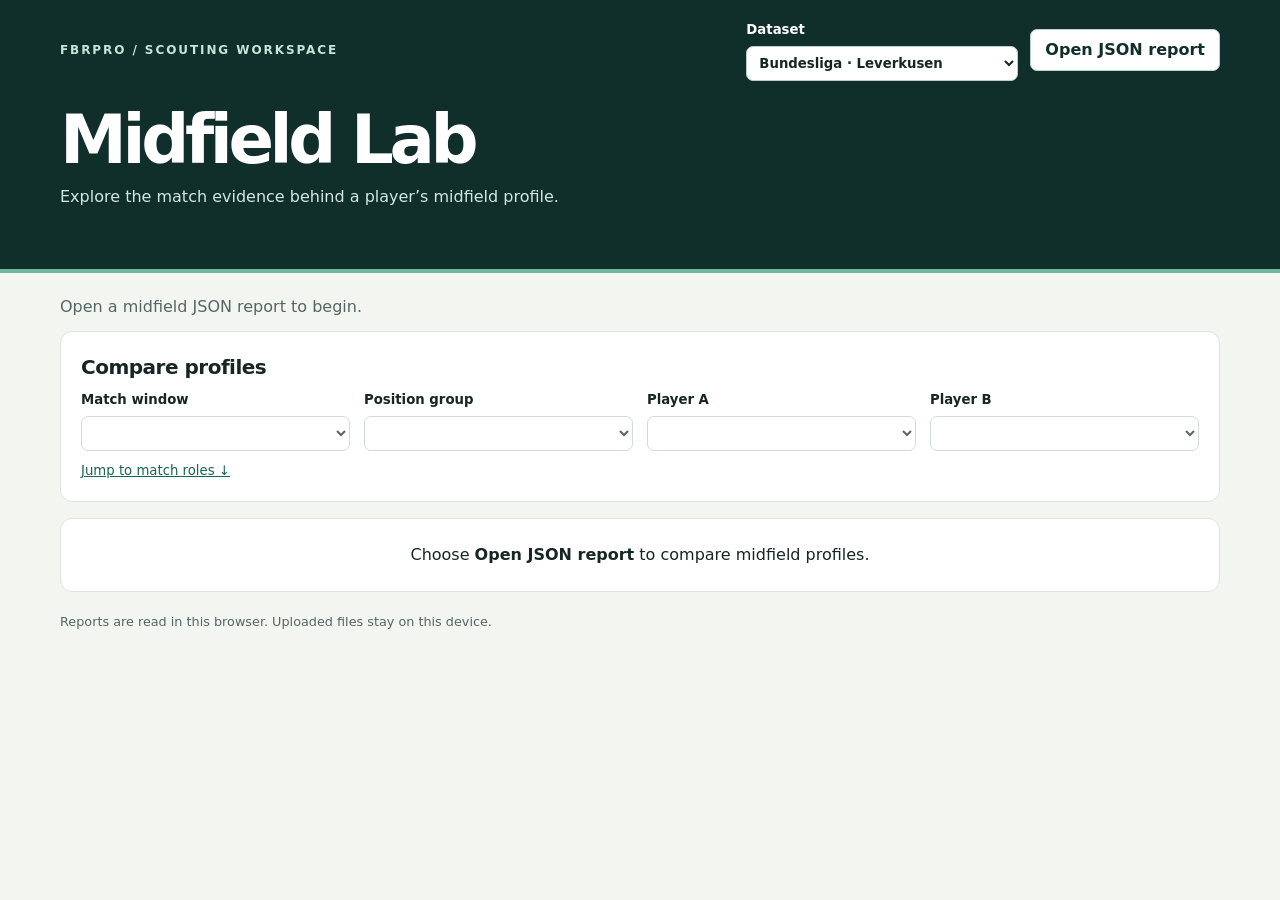
==== dashboard/index.html @ 550207a3 "Add match and report midfield role comparisons" ====
<!doctype html>
<html lang="en">
<head>
<meta charset="utf-8"><meta name="viewport" content="width=device-width, initial-scale=1">
<title>Midfield Lab · FBRPRO</title>
<style>
:root{color-scheme:light;--ink:#162625;--muted:#546663;--line:#dce6df;--paper:#f3f6f0;--green:#176454;--warm:#a2482b;--navy:#102f2a;font-family:system-ui,-apple-system,sans-serif}*{box-sizing:border-box}body{margin:0;background:var(--paper);color:var(--ink);line-height:1.5}button,select,input{font:inherit}button,select,summary{cursor:pointer}a{color:var(--green)}button:focus-visible,select:focus-visible,summary:focus-visible{outline:3px solid #218e78;outline-offset:3px}.wrap{width:min(1160px,calc(100% - 40px));margin:auto}.hero{background:var(--navy);color:white;padding:20px 0 38px;border-bottom:4px solid #71b79c}.mast,.actions,.heading,.row{display:flex;align-items:center;gap:12px;flex-wrap:wrap}.mast,.heading{justify-content:space-between}.brand,.eyebrow{text-transform:uppercase;letter-spacing:.16em;font-size:.75rem;font-weight:750}.brand{color:#c2e6d7}.hero h1{font-size:clamp(2.45rem,6vw,4.2rem);letter-spacing:-.065em;margin:24px 0 0;line-height:1.05}.hero p{color:#d4e7e0;margin:10px 0 0}.btn{border:1px solid #bcd5c9;border-radius:7px;background:white;color:var(--navy);padding:8px 14px;font-weight:650}.btn.secondary{background:transparent;color:white}.meta{display:flex;gap:10px;flex-wrap:wrap;margin-top:22px}.badge,.pill{border-radius:20px;padding:4px 10px;font-size:.78rem;font-weight:650}.badge{background:#264941;color:#e5f4ed}.pill{background:#edf0e9;color:#41534d;display:inline-block}.pill.candidate{background:#dbf2e7;color:#155541}main{padding:22px 0 54px}.panel,.player{background:white;border:1px solid var(--line);border-radius:12px}.panel{padding:20px;margin-bottom:16px}.filters{display:grid;grid-template-columns:repeat(4,minmax(0,1fr));gap:14px}label{display:grid;gap:6px;font-size:.83rem;font-weight:700}select{width:100%;min-width:0;border:1px solid #bdcec4;border-radius:7px;background:#fff;color:var(--ink);padding:8px}h2{font-size:1.25rem;letter-spacing:-.025em;margin:0 0 8px}.sub,.hint,small{color:var(--muted)}.hint{font-size:.83rem;margin:10px 0 0}.notice{font-size:.86rem;padding:10px 12px;background:#fff5e5;border:1px solid #e9d7b9;border-radius:7px;margin:12px 0 0}.cards{display:grid;grid-template-columns:1fr 1fr;gap:14px;margin-bottom:16px}.player{padding:16px 18px;border-top:4px solid var(--green)}.player.b{border-top-color:var(--warm)}.player h2{margin:4px 0}.legend{display:flex;gap:14px;font-size:.8rem;color:var(--muted)}.dot{display:inline-block;width:9px;height:9px;border-radius:50%;background:var(--green);margin-right:4px}.dot.b{background:var(--warm)}.table{width:100%;border-collapse:collapse;table-layout:fixed;font-size:.89rem}.table th{text-align:left}.table th,.table td{padding:10px 8px;border-bottom:1px solid var(--line);vertical-align:top;overflow-wrap:anywhere}.table tr:last-child td{border:0}.table th:first-child{width:34%}.val{font-variant-numeric:tabular-nums;font-weight:750}.bar{height:5px;border-radius:5px;background:#e8eeea;margin:6px 0 3px;overflow:hidden}.fill{height:100%;background:var(--green)}.fill.b{background:var(--warm)}.table small{display:block;font-size:.76rem}.table details{margin-top:6px;font-size:.78rem}.table summary{color:var(--green)}.evidence{padding-left:18px;font-family:monospace;max-height:150px;overflow:auto}.empty{padding:24px;text-align:center}.status{margin:0 0 12px;color:var(--muted)}.status.error{color:#8b291d}.match-control{min-width:0}.score-track{height:5px;background:#e8eeea;border-radius:4px;margin:6px 0;overflow:hidden}.score-track i{display:block;height:100%;background:var(--green)}.dataset{color:white}.dataset select{min-width:200px}.timeline{max-height:390px;overflow:auto;margin-top:10px}.timeline th{background:white}.timeline thead th{position:sticky;top:0}.match-link{text-align:left;background:none;color:var(--green);border:0;padding:0;text-decoration:underline}.local{margin-bottom:7px}.signals{padding-left:18px;margin:8px 0}.signals li{margin:8px 0}.signals b{font-size:.8rem}.footer{color:var(--muted);font-size:.8rem;margin-top:20px}.visually-hidden{position:absolute;width:1px;height:1px;overflow:hidden;clip-path:inset(50%)}@media(max-width:730px){.filters{grid-template-columns:1fr 1fr}.panel{padding:14px}.wrap{width:calc(100% - 24px)}.table th,.table td{padding:8px 4px}.legend{margin-bottom:8px}}@media(max-width:390px){.filters{grid-template-columns:1fr}.table{font-size:.79rem}.pill{font-size:.68rem}}
</style>
</head>
<body>
<header class="hero"><div class="wrap">
<div class="mast"><div class="brand">FBRPRO / Scouting workspace</div><div class="actions"><label class="dataset" id="dataset-picker">Dataset<select id="dataset"><option value="bund">Bundesliga · Leverkusen</option><option value="epl">Premier League · first 3 rounds</option><option value="file" disabled>Opened report</option></select></label><button id="upload" class="btn" type="button">Open JSON report</button><input id="file" type="file" accept=".json,application/json" hidden></div></div>
<h1>Midfield Lab</h1><p>Explore the match evidence behind a player’s midfield profile.</p>
<div id="meta" class="meta"></div>
</div></header>
<main class="wrap">
<p id="status" class="status" role="status" aria-live="polite"></p>
<section class="panel" aria-labelledby="controls"><h2 id="controls">Compare profiles</h2>
<div class="filters">
<label class="match-control">Match window<select id="match"></select></label>
<label>Position group<select id="group"></select></label>
<label>Player A<select id="a"></select></label>
<label>Player B<select id="b"></select></label>
</div>
<div id="notice"></div>
<p class="hint"><a href="#role-assessment">Jump to match roles ↓</a></p>
</section>
<div id="results"></div>
<div class="footer">Reports are read in this browser. Uploaded files stay on this device.</div>
</main>
<script id="sample-data" type="application/json">null</script>
<script id="epl-data" type="application/json">null</script>
<script>
"use strict";
const by = id => document.getElementById(id);
const esc = v => String(v ?? "").replace(/[&<>"']/g, c => ({"&":"&amp;","<":"&lt;",">":"&gt;",'"':"&quot;","'":"&#39;"}[c]));
const METRICS = [
 ["progressive_passing","Progressive passes","per 100 eligible passes"],
 ["progressive_pass_completion","Progressive pass completion","per 100 progressive passes with known outcomes"],
 ["deep_progressive_passing","Deep progressive passes","per 100 eligible deep central passes"],
 ["progressive_carrying","Progressive carries","per 100 eligible carries"],
 ["deep_distribution","Deep distribution share","per 100 team deep central passes"],
 ["advanced_distribution","Advanced distribution share","per 100 team advanced central passes"],
 ["chance_creation","Passes linked to shots","per 100 eligible passes"],
 ["advanced_chance_creation","Advanced passes linked to shots","per 100 eligible advanced central passes"],
 ["pressing","Pressures","per 100 opponent possessions"],
 ["midfield_interventions","Middle-third tackles and interceptions","per 100 opponent possessions"],
 ["deep_interventions","Deep central tackles and interceptions","per 100 opponent possessions"],
 ["box_involvement","Box shots and carries","per 100 team possessions"],
];
const ROLES = [["deep_lying_playmaker","Deep-lying playmaker"],["advanced_playmaker","Advanced playmaker"],["ball_winning_midfielder","Ball-winning midfielder"],["holding_midfielder","Holding midfielder"],["box_to_box_midfielder","Box-to-box midfielder"]];
const LEGACY_STATUS = {unassessed:"Unassessed",candidate:"Candidate",below_pilot_threshold:"Below pilot threshold",reviewed:"Reviewed",match_observation:"Match observation",match_supported:"Supported in this match",match_below_rule:"Below match rule"};
const GROUP = {defensive:"Defensive midfield",central:"Central midfield",attacking:"Attacking midfield"};
const num = n => Number.isFinite(n) ? new Intl.NumberFormat("en",{maximumFractionDigits:1}).format(n) : "—";
const pct = n => Number.isFinite(n) ? num(n * 100) + "%" : "—";
const integer = n => Number.isSafeInteger(n) && n >= 0;
const count = n => Number.isFinite(n) && n >= 0;
const string = n => typeof n === "string" && n.length > 0;
let report, sourceName, isSample;
function validate(data){
 if(!data || data.version!=="midfield-v0.1" || !Array.isArray(data.matches) || !Array.isArray(data.profiles)) throw Error("Choose an fbrpro midfield-v0.1 report.");
 const ids = new Set();
 for(const m of data.matches){
  if(!m || !string(m.match_id) || ids.has(m.match_id)) throw Error("The match list has missing or duplicate IDs.");
  ids.add(m.match_id);
 }
 function checkMetrics(metrics){
  if(!metrics || typeof metrics!=="object" || Array.isArray(metrics)) throw Error("A profile has missing metrics.");
  for(const [key] of METRICS){
   const m = metrics[key];
   if(m===undefined) continue;
   if(!m || !integer(m.count) || !integer(m.denominator) || !integer(m.excluded) ||
       !(m.per_100===null || count(m.per_100)) || !(m.coverage===null || (count(m.coverage) && m.coverage<=1)) ||
       !Array.isArray(m.evidence) || m.evidence.some(e=>!e || !string(e.event_id) || !ids.has(e.match_id)))
    throw Error("Invalid metric in report: "+key+".");
  }
 }
 for(const p of data.profiles){
  if(!p || !string(p.player_name) || !string(p.team_id) || !Array.isArray(p.scope) ||
     !Object.hasOwn(GROUP,p.scope[2]) || !count(p.estimated_minutes) || !Array.isArray(p.matches) ||
     !(p.roles || p.role_comparison)) throw Error("A player profile is incomplete.");
  checkMetrics(p.metrics);
  for(const m of p.matches){
   if(!m || !ids.has(m.match_id) || !count(m.estimated_minutes)) throw Error("A profile references an invalid match.");
   checkMetrics(m.metrics);
  }
 }
 return data;
}
function option(select,value,label){
 const opt=document.createElement("option");opt.value=value;opt.textContent=label;select.append(opt);
}
function load(data,name,sample=false){
 const checked=validate(data);
 report=checked;sourceName=name;isSample=sample;
 by("match").replaceChildren();option(by("match"),"", "All report matches");
 for(const m of report.matches) option(by("match"),m.match_id,matchLabel(m.match_id));
 by("group").replaceChildren();option(by("group"),"","All midfield groups");
 for(const [key,val] of Object.entries(GROUP)) if(report.profiles.some(p=>p.scope[2]===key)) option(by("group"),key,val);
 by("meta").innerHTML=[sourceName,report.matches.length+" match"+(report.matches.length===1?"":"es"),report.profiles.length+" profiles"].map(x=>'<span class="badge">'+esc(x)+'</span>').join("");
 setStatus(sample?sourceName+" · StatsBomb Open Data":"Loaded "+sourceName+".");
 refresh(true);
}
function setStatus(text,error=false){by("status").textContent=text;by("status").classList.toggle("error",error)}
function matchLabel(id){
 const m=report.matches.find(x=>x.match_id===id);
 return m ? [m.date,m.fixture || "Match "+(m.source_match_id ?? m.match_id)].filter(Boolean).join(" · ") : id;
}
function scoped(p){
 if(!by("match").value) return {metrics:p.metrics, minutes:p.estimated_minutes,matches:p.matches.length};
 const m=p.matches.find(m=>m.match_id===by("match").value);
 return m ? {metrics:m.metrics,minutes:m.estimated_minutes,matches:1} : null;
}
function refresh(reset=false){
 const oldGroup=reset?"":by("group").value;
 const available=report.profiles.map((p,i)=>[p,i]).filter(([p])=>scoped(p));
 by("group").replaceChildren();
 option(by("group"),"","All midfield groups ("+available.length+")");
 for(const [key,label] of Object.entries(GROUP)){
  const n=available.filter(([p])=>p.scope[2]===key).length;
  if(n)option(by("group"),key,label+" ("+n+")");
 }
 by("group").value=available.some(([p])=>p.scope[2]===oldGroup)?oldGroup:"";
 by("group").disabled=!available.length;
 const group=by("group").value;
 const list=available.filter(([p])=>!group||p.scope[2]===group)
  .sort(([a],[b])=>scoped(b).minutes-scoped(a).minutes||a.player_name.localeCompare(b.player_name));
 for(const id of ["a","b"]){
  const el=by(id), prev=reset?"":el.value;
  el.replaceChildren();option(el,"",list.length?"Select a player":"No profiles");
  for(const [p,i] of list) option(el,String(i),[p.player_name,p.team_name,GROUP[p.scope[2]],num(scoped(p).minutes)+" min"].filter(Boolean).join(" · "));
  if(list.some(([,i])=>String(i)===prev)) el.value=prev;
  else if(id==="a") el.value=String(list[0]?.[1] ?? "");
  else {
   const first=selected("a");
   const peer=list.find(([p,i])=>String(i)!==by("a").value&&p.scope[2]===first?.scope[2]&&p.team_id===first?.team_id) ||
     list.find(([p,i])=>String(i)!==by("a").value&&p.scope[2]===first?.scope[2]) ||
     list.find(([,i])=>String(i)!==by("a").value);
   el.value=peer?String(peer[1]):"";
  }
  el.disabled=!list.length;
 }
 render();
}
function selected(id){const v=by(id).value;return v===""?null:report.profiles[Number(v)]}
function card(p,v,letter){
 return p?'<article class="player '+letter+'"><div class="eyebrow">Player '+letter.toUpperCase()+'</div><h2>'+esc(p.player_name)+'</h2><div class="sub">'+esc([p.team_name,GROUP[p.scope[2]]].filter(Boolean).join(' · '))+' · '+num(v.minutes)+' estimated min · '+v.matches+' match'+(v.matches===1?"":"es")+'</div></article>':'<article class="player '+letter+' empty">Select Player '+letter.toUpperCase()+' to compare.</article>';
}
function metricCell(m,scale,letter){
 if(!m || m.per_100===null || !m.denominator) return '<td><span class="sub">Unassessed</span>'+(m?.excluded?'<small>'+num(m.excluded)+' excluded</small>':'')+'</td>';
 const evidence=m.evidence.length?'<details><summary>'+m.evidence.length+' supporting event IDs</summary><ul class="evidence">'+m.evidence.map(e=>'<li>'+esc(matchLabel(e.match_id))+'<br>'+esc(e.event_id)+'</li>').join("")+'</ul></details>':"";
 return '<td><span class="val">'+num(m.per_100)+'</span><div class="bar" aria-hidden="true"><div class="fill '+letter+'" style="width:'+Math.min(100,100*m.per_100/scale)+'%"></div></div><small>'+num(m.count)+' / '+num(m.denominator)+' opportunities · '+pct(m.coverage)+' field coverage'+(m.excluded?' · '+num(m.excluded)+' excluded':'')+'</small>'+evidence+'</td>';
}
const scoreText=v=>Number.isFinite(v)?num(v)+"%":"—";
function contextFor(p,matchOnly){
 return matchOnly?p?.matches.find(m=>m.match_id===by("match").value):p;
}
function roleCell(p,k,matchOnly){
 if(!p)return '<td>—</td>';
 const v=contextFor(p,matchOnly)?.role_comparison?.[k];
 if(!v)return '<td><small>This older report has no relative comparisons. Select a built-in dataset.</small></td>';
 const titleFor=key=>METRICS.find(x=>x[0]===key)?.[1]??key;
 const scored=Number.isFinite(v.comparison_pct);
 const main=scored?'<span class="val">'+scoreText(v.comparison_pct)+'</span><small>Relative to '+num(v.peer_count)+' other midfielders</small>':
  '<span class="pill">Not compared</span><small>'+esc(v.reason??"Evidence unavailable")+'</small>';
 const details=scored&&Array.isArray(v.measures)?v.measures.filter(Boolean).map(m=>'<li><b>'+esc(titleFor(m.metric))+'</b><small>'+num(m.per_100)+' per 100 · '+num(m.count)+' actions / '+num(m.opportunities)+' opportunities</small><small>Higher than '+num(m.higher_than)+' · tied with '+num(m.tied_with)+' · lower than '+num(m.lower_than)+(m.leads?' · leads this measure':'')+'</small></li>').join(""):"";
 return '<td>'+main+(details?'<details><summary>Compare the stats</summary><ul class="signals">'+details+'</ul></details>':'')+'</td>';
}
function labels(p,matchOnly){
 const v=contextFor(p,matchOnly);
 const names=(Array.isArray(v?.relative_labels)?v.relative_labels:[]).map(k=>v.role_comparison?.[k]?.label).filter(Boolean);
 return names.length?names.map(x=>'<span class="pill candidate">'+esc(x)+'</span>').join(" "):'<small>No distinct label from available comparisons</small>';
}
function timeline(p,q,header){
 const profiles=[p,q];
 const dates=[...new Set(profiles.flatMap(p=>p?.matches.map(m=>m.match_id)||[]))]
   .sort((a,b)=>matchLabel(a).localeCompare(matchLabel(b)));
 const cell=(p,id)=>{
  const m=p?.matches.find(x=>x.match_id===id);
  if(!m)return '<td><small>No minutes in this position group</small></td>';
  const details=(Array.isArray(m.relative_labels)?m.relative_labels:[]).map(k=>m.role_comparison?.[k]).filter(Boolean).map(v=>
    '<span class="pill candidate">'+esc(v.label)+' '+scoreText(v.comparison_pct)+'</span>').join(" ");
  return '<td>'+(details||'<small>No distinct label</small>')+'<small>'+num(m.estimated_minutes)+' min</small></td>';
 };
 return '<section class="panel" id="role-assessment"><h2>Match role timeline</h2><p class="hint">These labels compare players in the same match and position group. Choose a match to see the rates behind its label.</p>'+
 '<div class="timeline"><table class="table">'+header.replace(">Measure<",">Match<")+'<tbody>'+dates.map(id=>'<tr><th scope="row"><button class="match-link" type="button" data-match="'+esc(id)+'">'+esc(matchLabel(id))+'</button></th>'+cell(p,id)+cell(q,id)+'</tr>').join("")+'</tbody></table></div></section>';
}
function render(){
 const p=selected("a"),q=selected("b"),a=p&&scoped(p),b=q&&scoped(q),matchOnly=Boolean(by("match").value);
 by("notice").innerHTML=p&&q&&(p===q || JSON.stringify(p.scope)!==JSON.stringify(q.scope))?'<p class="notice">'+(p===q?'The same profile is selected twice.':'These profiles are from different position groups or competition-seasons. Treat the comparison as descriptive.')+'</p>':'';
 if(!a && !b){by("results").innerHTML='<section class="panel empty">No profiles match this selection.</section>';return}
 const header='<thead><tr><th scope="col">Measure</th><th scope="col">'+esc(p?.player_name || "Player A")+'</th><th scope="col">'+esc(q?.player_name || "Player B")+'</th></tr></thead>';
 const rows=METRICS.map(([key,label,unit])=>{
  const l=a?.metrics[key],r=b?.metrics[key];
  const scale=Math.max(100,l?.per_100??0,r?.per_100??0);
  return '<tr><th scope="row">'+label+'<small>'+unit+'</small></th>'+metricCell(l,scale,"a")+metricCell(r,scale,"b")+'</tr>';
 }).join("");
 const scopeText=matchOnly?"Compares both teams in this match, within the same midfield position group.":"Compares pooled rates across the matches in this report, within the same competition, season and midfield group.";
 const roleRows=ROLES.map(([k,name])=>{
  const v=contextFor(p,matchOnly)?.role_comparison?.[k]||contextFor(q,matchOnly)?.role_comparison?.[k];
  return '<tr><th scope="row">'+esc(v?.label||name)+(v?.definition?'<small>'+esc(v.definition)+'</small>':'')+'</th>'+roleCell(p,k,matchOnly)+roleCell(q,k,matchOnly)+'</tr>';
 }).join("");
 by("results").innerHTML='<div class="cards">'+card(p,a,"a")+card(q,b,"b")+'</div>'+
 '<section class="panel" id="role-assessment"><h2>'+(matchOnly?'This match':'Across the report')+' · role comparison</h2>'+
 '<p class="hint">'+scopeText+' Scores show the share of peers beaten, counting ties as half, averaged across the role’s measures. They are not probabilities or ability grades.</p>'+
 '<table class="table">'+header+'<tbody><tr><th scope="row">Strongest measured pattern</th><td>'+labels(p,matchOnly)+'</td><td>'+labels(q,matchOnly)+'</td></tr>'+roleRows+'</tbody></table></section>'+
 (!matchOnly?timeline(p,q,header).replace(' id="role-assessment"',''):'')+
 '<details class="panel"><summary><b>All match statistics and event IDs</b></summary>'+
 '<p class="hint">Passing completion measures execution. The role comparisons above use behaviour rates.</p>'+
 '<table class="table">'+header+'<tbody>'+rows+'</tbody></table></details>';
}
function sample(){
 const epl=by("dataset").value==="epl";
 const data=JSON.parse(by(epl?"epl-data":"sample-data").textContent);
 if(!data)return;
 load(data,epl?"Premier League 2015/16 · rounds 1–3":"Bundesliga 2023/24 · Leverkusen’s 34 matches",true);
}
by("dataset").addEventListener("change",()=>{++uploadGeneration;sample()});
by("upload").addEventListener("click",()=>by("file").click());
let uploadGeneration=0;
by("file").addEventListener("change",async e=>{
 const file=e.target.files[0],generation=++uploadGeneration;e.target.value="";
 if(!file)return;
 try{
  if(file.size>25*1024*1024)throw Error("This report exceeds 25 MB. Generate a report for a smaller match window.");
  const data=JSON.parse(await file.text());
  if(generation===uploadGeneration){load(data,file.name);by("dataset").value="file";}
 }catch(err){if(generation===uploadGeneration)setStatus("Could not load report: "+err.message+" The previous report is still displayed.",true)}
});
by("results").addEventListener("click",e=>{
 const button=e.target.closest("button[data-match]");
 if(button){by("match").value=button.dataset.match;refresh();by("role-assessment")?.scrollIntoView();}
});
for(const id of ["match","group"]) by(id).addEventListener("change",()=>{if(report)refresh()});
for(const id of ["a","b"]) by(id).addEventListener("change",render);
if(by("sample-data").textContent.trim()==="null"){
 by("dataset-picker").hidden=true;
 for(const id of ["match","group","a","b"])by(id).disabled=true;
 by("status").textContent="Open a midfield JSON report to begin.";
 by("results").innerHTML='<section class="panel empty">Choose <b>Open JSON report</b> to compare midfield profiles.</section>';
}else sample();
</script>
</body>
</html>
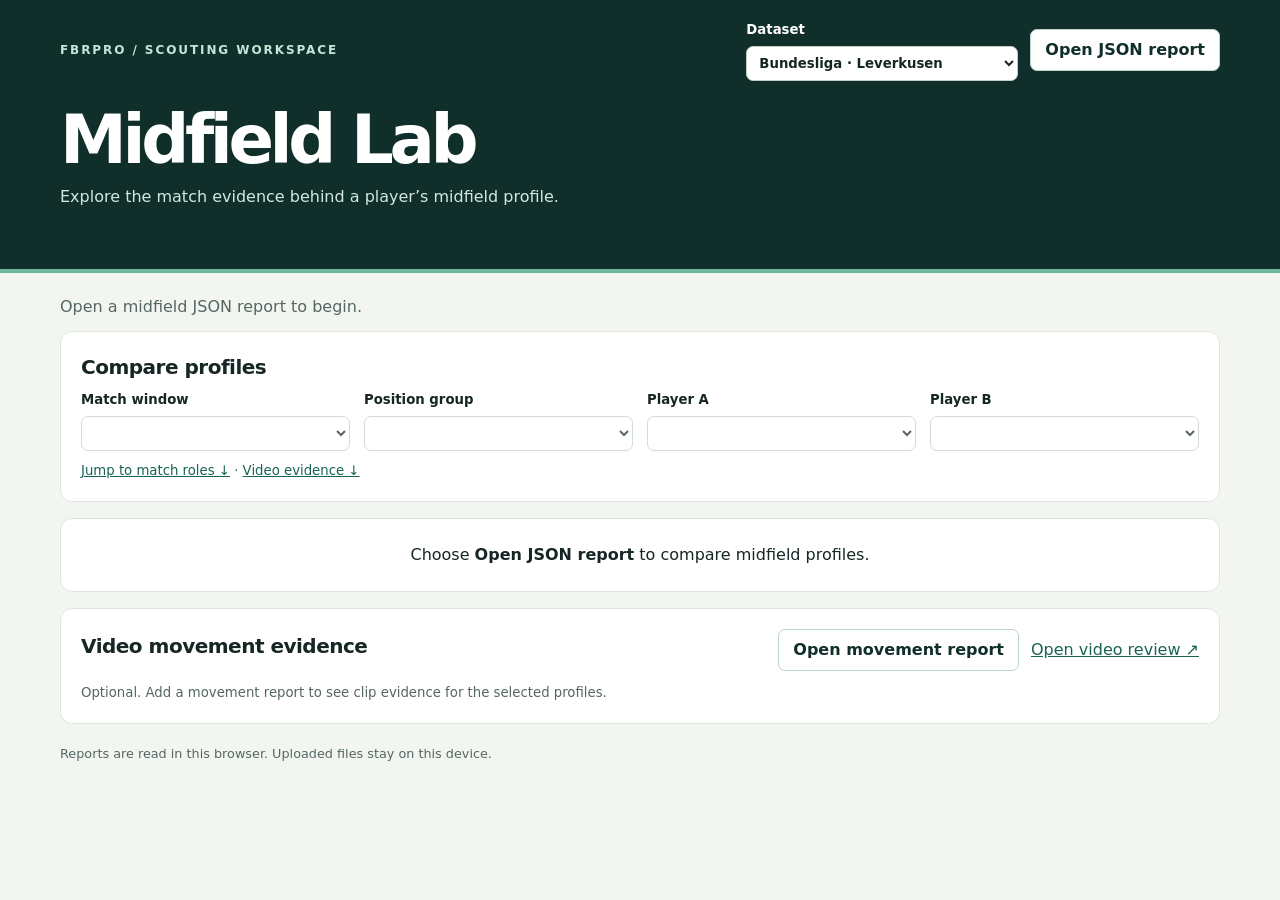
==== commit 3ca05dfe: "Build selected-clip football video analysis and review" ====
--- a/dashboard/index.html
+++ b/dashboard/index.html
@@ -23,9 +23,18 @@
 <label>Player B<select id="b"></select></label>
 </div>
 <div id="notice"></div>
-<p class="hint"><a href="#role-assessment">Jump to match roles ↓</a></p>
+<p class="hint"><a href="#role-assessment">Jump to match roles ↓</a> · <a href="#movement-evidence">Video evidence ↓</a></p>
 </section>
 <div id="results"></div>
+<section class="panel" id="movement-evidence" aria-labelledby="movement-title">
+ <div class="heading"><h2 id="movement-title">Video movement evidence</h2><div class="actions">
+  <button id="movement-upload" class="btn" type="button">Open movement report</button>
+  <input id="movement-file" type="file" accept=".json,application/json" hidden>
+  <a href="../video/index.html">Open video review ↗</a>
+ </div></div>
+ <p id="movement-file-status" class="status" role="status"></p>
+ <div id="movement-results"><p class="hint">Optional. Add a movement report to see clip evidence for the selected profiles.</p></div>
+</section>
 <div class="footer">Reports are read in this browser. Uploaded files stay on this device.</div>
 </main>
 <script id="sample-data" type="application/json">null</script>
@@ -57,6 +66,7 @@
 const count = n => Number.isFinite(n) && n >= 0;
 const string = n => typeof n === "string" && n.length > 0;
 let report, sourceName, isSample;
+let movementReport, movementUploadGeneration=0;
 function validate(data){
  if(!data || data.version!=="midfield-v0.1" || !Array.isArray(data.matches) || !Array.isArray(data.profiles)) throw Error("Choose an fbrpro midfield-v0.1 report.");
  const ids = new Set();
@@ -185,7 +195,80 @@
  return '<section class="panel" id="role-assessment"><h2>Match role timeline</h2><p class="hint">These labels compare players in the same match and position group. Choose a match to see the rates behind its label.</p>'+
  '<div class="timeline"><table class="table">'+header.replace(">Measure<",">Match<")+'<tbody>'+dates.map(id=>'<tr><th scope="row"><button class="match-link" type="button" data-match="'+esc(id)+'">'+esc(matchLabel(id))+'</button></th>'+cell(p,id)+cell(q,id)+'</tr>').join("")+'</tbody></table></div></section>';
 }
+function movementMatchIds(data){
+ return data.analysis_scope==="selected_clips"?[data.match_id]:data.match_ids;
+}
+function validateMovement(data){
+ if(data?.version!=="fbrpro-video-metrics-v1"||
+    !["selected_clips","selected_clips_across_matches"].includes(data.analysis_scope))
+  throw Error("Choose an fbrpro movement report.");
+ const ids=movementMatchIds(data);
+ if(!Array.isArray(ids)||!ids.length||!ids.every(string)||new Set(ids).size!==ids.length)
+  throw Error("The movement report has invalid match IDs.");
+ const groups=data.position_groups??[];
+ const validMeasure=m=>m&&string(m.metric)&&string(m.label)&&["ms","episodes"].includes(m.unit)&&
+  [m.numerator,m.denominator,m.excluded].every(integer)&&m.numerator<=m.denominator&&
+  (m.coverage_pct===null||(count(m.coverage_pct)&&m.coverage_pct<=100))&&
+  (m.per_100===null||(count(m.per_100)&&m.per_100<=100))&&
+  Array.isArray(m.observations)&&m.observations.every(o=>o&&ids.includes(o.match_id)&&
+   (o.reason==null||string(o.reason)));
+ if(!Array.isArray(groups)||groups.some(g=>!g||!Object.hasOwn(GROUP,g.position_group)||!Array.isArray(g.players)||
+    g.players.some(p=>!p||!string(p.player_id)||!string(p.team_id)||!Array.isArray(p.measures)||!p.measures.every(validMeasure))))
+  throw Error("The movement report has invalid position-group evidence.");
+ return data;
+}
+function movementProfile(p){
+ if(!p||!string(p.player_id)||!string(movementReport.competition_id)||!string(movementReport.season_id)||
+    p.scope[0]!==movementReport.competition_id||p.scope[1]!==movementReport.season_id)return;
+ const group=movementReport.position_groups?.find(g=>g.position_group===p.scope[2]);
+ const entry=group?.players.find(v=>v.player_id===p.player_id&&v.team_id===p.team_id);
+ const ids=new Set(p.matches.map(m=>m.match_id));
+ if(entry?.measures.every(m=>m.observations.every(o=>ids.has(o.match_id))))return entry;
+}
+function movementCell(m,p){
+ if(!m)return '<td><small>'+(p?'No linked evidence for this profile':'Select a player')+'</small></td>';
+ const units=m.unit==="ms"?"seconds":"opportunities";
+ const amount=n=>num(m.unit==="ms"?n/1000:n);
+ const reasons=[...new Set(m.observations.map(o=>o.reason).filter(Boolean))];
+ const exclusions=reasons.length?'<details><summary>Coverage notes</summary><ul class="signals">'+
+  reasons.map(reason=>'<li>'+esc(reason)+'</li>').join("")+'</ul></details>':"";
+ const peer=m.comparison;
+ const comparison=peer&&[peer.higher,peer.tied,peer.lower,peer.missing].every(integer)?
+  '<small>Peers’ rates · '+num(peer.higher)+' higher · '+num(peer.tied)+' tied · '+
+  num(peer.lower)+' lower · '+num(peer.missing)+' unavailable</small>':"";
+ return '<td><span class="val">'+(m.denominator&&count(m.per_100)?num(m.per_100)+' per 100':'No observable evidence')+'</span>'+
+  '<small>'+amount(m.numerator)+' / '+amount(m.denominator)+' observed '+units+'</small>'+
+  '<small>'+(m.coverage_pct===null?'Coverage unavailable':num(m.coverage_pct)+'% coverage')+' · '+
+  amount(m.excluded)+' excluded '+units+'</small>'+comparison+exclusions+'</td>';
+}
+function renderMovement(){
+ if(!movementReport)return;
+ const output=by("movement-results");
+ const hint=message=>{output.innerHTML='<p class="hint">'+esc(message)+'</p>';};
+ if(!report)return hint("Open a midfield report to link these movement measures to player profiles.");
+ const ids=movementMatchIds(movementReport), selectedMatch=by("match").value;
+ if(!ids.every(id=>report.matches.some(m=>m.match_id===id)))
+  return hint("The movement report includes matches outside this midfield report.");
+ if(!string(movementReport.competition_id)||!string(movementReport.season_id))
+  return hint("The movement report needs confirmed competition and season IDs before it can be linked.");
+ const pooled=movementReport.analysis_scope==="selected_clips_across_matches";
+ if(pooled?selectedMatch:!(selectedMatch===ids[0]||(!selectedMatch&&report.matches.length===1))){
+  return hint(pooled?"Select All report matches to view pooled movement evidence.":
+   "Select "+matchLabel(ids[0])+" to view its movement evidence.");
+ }
+ const p=selected("a"),q=selected("b"),left=movementProfile(p),right=movementProfile(q);
+ const measures=new Map([...(left?.measures||[]),...(right?.measures||[])].map(m=>[m.metric,m.label]));
+ if(!measures.size)return hint("No movement evidence matches the selected player, team, position group and match window.");
+ const header='<thead><tr><th scope="col">Measure</th><th scope="col">'+esc(p?.player_name||"Player A")+
+  '</th><th scope="col">'+esc(q?.player_name||"Player B")+'</th></tr></thead>';
+ const rows=[...measures].map(([key,label])=>'<tr><th scope="row">'+esc(label)+'</th>'+
+  movementCell(left?.measures.find(m=>m.metric===key),p)+movementCell(right?.measures.find(m=>m.metric===key),q)+'</tr>');
+ output.innerHTML='<p class="hint">'+(pooled?'Selected clips across '+ids.length+' matches':'Selected clips · '+esc(matchLabel(ids[0])))+
+  '. Rates describe observable opportunities in the video report.</p>'+
+  '<table class="table">'+header+'<tbody>'+rows.join("")+'</tbody></table>';
+}
 function render(){
+ renderMovement();
  const p=selected("a"),q=selected("b"),a=p&&scoped(p),b=q&&scoped(q),matchOnly=Boolean(by("match").value);
  by("notice").innerHTML=p&&q&&(p===q || JSON.stringify(p.scope)!==JSON.stringify(q.scope))?'<p class="notice">'+(p===q?'The same profile is selected twice.':'These profiles are from different position groups or competition-seasons. Treat the comparison as descriptive.')+'</p>':'';
  if(!a && !b){by("results").innerHTML='<section class="panel empty">No profiles match this selection.</section>';return}
@@ -227,6 +310,22 @@
   if(generation===uploadGeneration){load(data,file.name);by("dataset").value="file";}
  }catch(err){if(generation===uploadGeneration)setStatus("Could not load report: "+err.message+" The previous report is still displayed.",true)}
 });
+by("movement-upload").addEventListener("click",()=>by("movement-file").click());
+by("movement-file").addEventListener("change",async e=>{
+ const file=e.target.files[0],generation=++movementUploadGeneration;e.target.value="";
+ if(!file)return;
+ const status=by("movement-file-status");
+ try{
+  if(file.size>25*1024*1024)throw Error("Choose a movement report smaller than 25 MB.");
+  const data=validateMovement(JSON.parse(await file.text()));
+  if(generation!==movementUploadGeneration)return;
+  movementReport=data;status.textContent="Loaded "+file.name+".";status.classList.remove("error");
+  renderMovement();
+ }catch(err){
+  if(generation!==movementUploadGeneration)return;
+  status.textContent=err.message;status.classList.add("error");
+ }
+});
 by("results").addEventListener("click",e=>{
  const button=e.target.closest("button[data-match]");
  if(button){by("match").value=button.dataset.match;refresh();by("role-assessment")?.scrollIntoView();}
